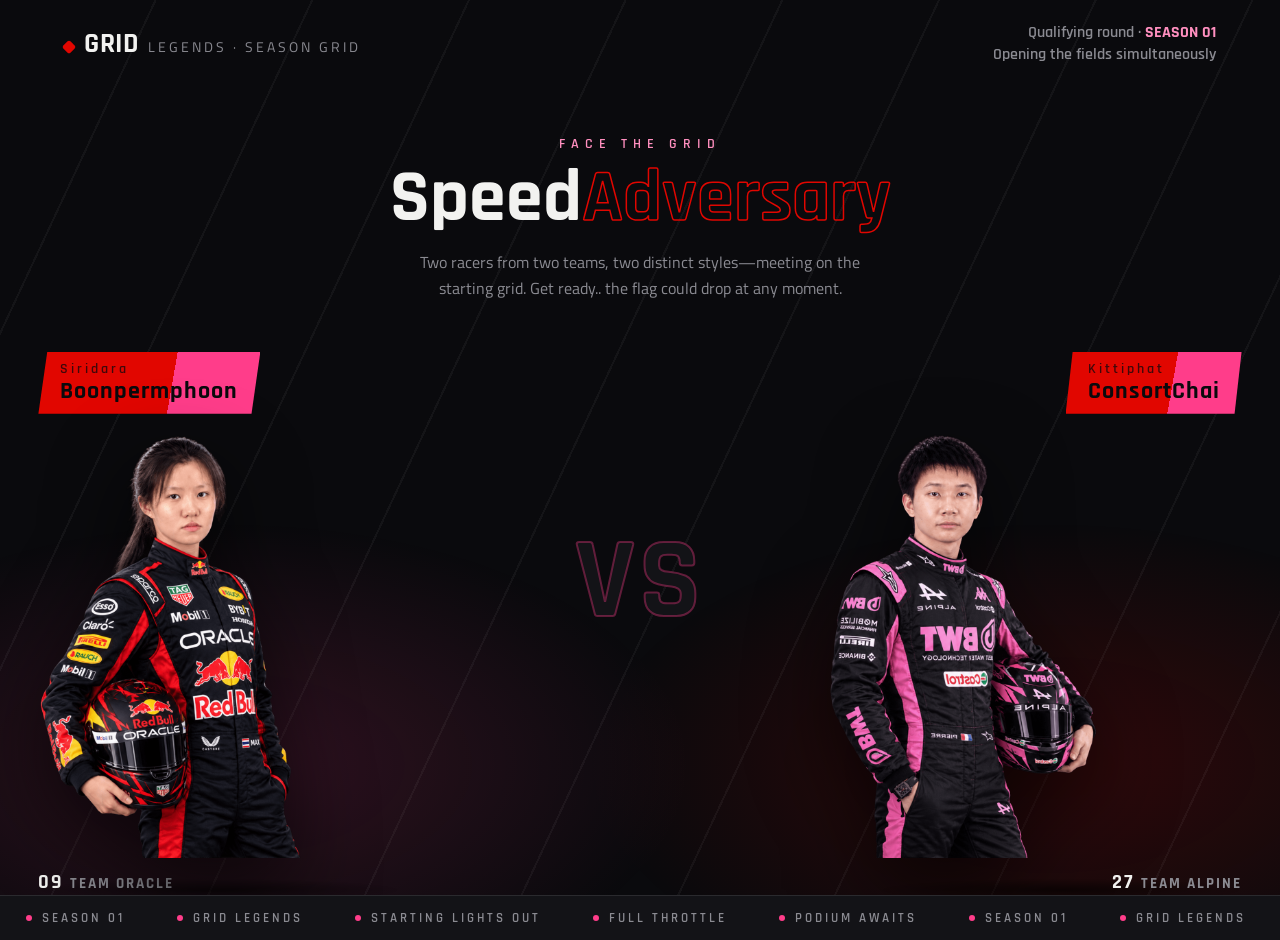
==== index.html @ 88580821 "menu" ====
<!DOCTYPE html>
<html lang="th">
<head>
<meta charset="UTF-8">
<meta name="viewport" content="width=device-width, initial-scale=1.0">
<title>GRID LEGENDS — Race Day</title>
<link rel="preconnect" href="https://fonts.googleapis.com">
<link rel="preconnect" href="https://fonts.gstatic.com" crossorigin>
<link href="https://fonts.googleapis.com/css2?family=Rajdhani:wght@500;600;700&family=Titillium+Web:ital,wght@0,300;0,400;0,600;0,700;1,700&display=swap" rel="stylesheet">
<link rel="stylesheet" href="styles.css">
</head>
<body>

  <div class="bg-glow"></div>
  <div class="bg-stripe"></div>

  <header class="topbar">
    <div class="brand">
      <span class="dot"></span>GRID <span class="sub">LEGENDS · SEASON GRID</span>
    </div>
    <div class="season">Qualifying round · <b>SEASON 01</b><br>Opening the fields simultaneously</div>
  </header>

  <main class="hero">
    <div class="headline">
      <div class="eyebrow">FACE THE GRID</div>
      <h1>Speed<em>Adversary</em></h1>
      <p>Two racers from two teams, two distinct styles—meeting on the starting grid. Get ready.. the flag could drop at any moment.</p>
    </div>

    <div class="hero-mid">
      <div class="vs">VS</div>
      <div class="racers">

        <div class="racer left">
          <div class="nametag">
            <span class="first" id="name1-first">Siridara</span>
            <span class="last" id="name1-last">Boonpermphoon</span>
          </div>
          <img src="racer-female.png" alt="D">
          <div class="racer-ground"></div>
          <div class="bib"><b>09</b>TEAM ORACLE</div>
        </div>

        <div class="racer right">
          <div class="nametag">
            <span class="first" id="name2-first">Kittiphat</span>
            <span class="last" id="name2-last">ConsortChai</span>
          </div>
          <img src="racer-male.png" alt="P">
          <div class="racer-ground"></div>
          <div class="bib"><b>27</b>TEAM ALPINE</div>
        </div>

      </div>
    </div>
  </main>

  <footer class="ticker">
    <div class="ticker-track" id="tickerTrack"></div>
  </footer>

<script src="script.js"></script>
</body>
</html>
---- styles.css ----
:root{
  --black: #0a0a0d;
  --black-2: #131317;
  --panel: #1a1a1f;
  --red: #e10600;
  --red-deep: #9c0700;
  --pink: #ff3d8a;
  --pink-soft: #ff8fbf;
  --white: #f2f2f0;
  --grey: #8b8b92;
  --hair: rgba(242,242,240,0.08);
}

*{ box-sizing: border-box; }
html,body{ margin:0; padding:0; }

body{
  background: var(--black);
  color: var(--white);
  font-family: 'Titillium Web', sans-serif;
  overflow-x: hidden;
  min-height: 100vh;
  position: relative;
}

/* ---------- background texture ---------- */
.bg-stripe{
  position: fixed;
  inset: 0;
  z-index: 0;
  pointer-events: none;
  background:
    repeating-linear-gradient(
      115deg,
      transparent 0px,
      transparent 140px,
      var(--hair) 140px,
      var(--hair) 142px
    );
  opacity: 0.6;
}

.bg-glow{
  position: fixed;
  inset: 0;
  z-index: 0;
  pointer-events: none;
  background:
    radial-gradient(ellipse 60% 45% at 18% 85%, rgba(255,61,138,0.16), transparent 60%),
    radial-gradient(ellipse 60% 45% at 82% 85%, rgba(225,6,0,0.18), transparent 60%);
}

/* ---------- top bar ---------- */
.topbar{
  position: relative;
  z-index: 5;
  display: flex;
  align-items: center;
  justify-content: space-between;
  padding: 22px 5vw 0;
}

.brand{
  display: flex;
  align-items: baseline;
  gap: 10px;
  font-family: 'Rajdhani', sans-serif;
  font-weight: 700;
  font-size: clamp(20px, 2.4vw, 28px);
  letter-spacing: 0.5px;
}
.brand .dot{
  width: 10px; height: 10px;
  background: var(--red);
  border-radius: 2px;
  transform: rotate(45deg);
  display: inline-block;
}
.brand span.sub{
  font-family: 'Titillium Web', sans-serif;
  font-weight: 400;
  font-size: 0.5em;
  color: var(--grey);
  letter-spacing: 3px;
}

.season{
  font-family: 'Rajdhani', sans-serif;
  font-weight: 600;
  font-size: clamp(13px, 1.4vw, 16px);
  color: var(--grey);
  text-align: right;
  line-height: 1.4;
}
.season b{ color: var(--pink-soft); }

/* ---------- hero ---------- */
.hero{
  position: relative;
  z-index: 2;
  min-height: 92vh;
  display: grid;
  grid-template-columns: 1fr;
  align-items: flex-end;
}

.hero-mid{
  position: relative;
  display: flex;
  align-items: flex-end;
  justify-content: center;
  padding-top: 4vh;
}

/* center headline block */
.headline{
  position: relative;
  z-index: 3;
  text-align: center;
  max-width: 640px;
  margin: 6vh auto 0;
  padding: 0 20px;
}
.headline .eyebrow{
  font-family: 'Rajdhani', sans-serif;
  font-weight: 600;
  font-size: 14px;
  letter-spacing: 6px;
  color: var(--pink-soft);
}
.headline h1{
  font-family: 'Rajdhani', sans-serif;
  font-weight: 700;
  font-size: clamp(38px, 6.4vw, 74px);
  line-height: 0.98;
  margin: 10px 0 14px;
  color: var(--white);
}
.headline h1 em{
  font-style: normal;
  color: transparent;
  -webkit-text-stroke: 1.5px var(--red);
}
.headline p{
  color: var(--grey);
  font-size: clamp(14px, 1.5vw, 16px);
  line-height: 1.6;
  margin: 0 auto;
  max-width: 460px;
}

.vs{
  font-family: 'Rajdhani', sans-serif;
  font-weight: 700;
  font-size: clamp(52px, 9vw, 120px);
  color: var(--black-2);
  -webkit-text-stroke: 2px rgba(255,61,138,0.35);
  position: absolute;
  top: 46%;
  left: 50%;
  transform: translate(-50%, -50%);
  z-index: 1;
  user-select: none;
  letter-spacing: 4px;
}

/* ---------- racers ---------- */
.racers{
  position: relative;
  width: 100%;
  display: flex;
  justify-content: space-between;
  align-items: flex-end;
  padding: 0 2vw;
  z-index: 3;
}

.racer{
  position: relative;
  display: flex;
  flex-direction: column;
  align-items: center;
  width: min(38vw, 430px);
}

.racer.left{ align-items: flex-start; margin-left: 1vw; }
.racer.right{ align-items: flex-end; margin-right: 1vw; }

.racer img{
  width: 100%;
  height: auto;
  display: block;
  filter: drop-shadow(0 30px 40px rgba(0,0,0,0.65));
  animation: rise 1.1s cubic-bezier(.2,.8,.2,1) both;
}
.racer.right img{ animation-name: rise-r; animation-delay: .05s; }

.racer-ground{
  position: absolute;
  bottom: -6px;
  width: 84%;
  height: 22px;
  background: radial-gradient(ellipse at center, rgba(0,0,0,0.55), transparent 70%);
  z-index: -1;
}

/* floating name tag */
.nametag{
  position: relative;
  margin-bottom: 14px;
  padding: 8px 22px;
  background: linear-gradient(100deg, var(--red) 0%, var(--red) 60%, var(--pink) 60%, var(--pink) 100%);
  clip-path: polygon(4% 0, 100% 0, 96% 100%, 0% 100%);
  animation: floaty 4.5s ease-in-out infinite, tagIn .8s cubic-bezier(.2,.8,.2,1) both;
  animation-delay: 0s, .5s;
}
.nametag .first{
  display: block;
  font-family: 'Rajdhani', sans-serif;
  font-weight: 600;
  font-size: clamp(12px, 1.1vw, 14px);
  letter-spacing: 3px;
  color: rgba(10,10,13,0.75);
}
.nametag .last{
  display: block;
  font-family: 'Rajdhani', sans-serif;
  font-weight: 700;
  font-size: clamp(18px, 2vw, 24px);
  color: var(--black);
  letter-spacing: 1px;
  margin-top: -2px;
}

.bib{
  font-family: 'Rajdhani', sans-serif;
  font-weight: 700;
  font-size: clamp(13px, 1.3vw, 15px);
  color: var(--grey);
  margin-top: 12px;
  letter-spacing: 2px;
}
.bib b{ color: var(--white); font-size: 1.3em; margin-right: 6px; }

/* ---------- bottom ticker ---------- */
.ticker{
  position: relative;
  z-index: 4;
  border-top: 1px solid rgba(242,242,240,0.1);
  background: var(--black-2);
  overflow: hidden;
  padding: 14px 0;
}
.ticker-track{
  display: flex;
  width: max-content;
  animation: scroll 22s linear infinite;
}
.ticker-track span{
  font-family: 'Rajdhani', sans-serif;
  font-weight: 600;
  letter-spacing: 3px;
  font-size: 13px;
  color: var(--grey);
  padding: 0 26px;
  display: flex;
  align-items: center;
  gap: 10px;
  white-space: nowrap;
}
.ticker-track span::before{
  content: '';
  width: 6px; height: 6px;
  background: var(--pink);
  border-radius: 50%;
  display: inline-block;
}

/* ---------- animations ---------- */
@keyframes rise{
  from{ opacity: 0; transform: translateY(60px); }
  to{ opacity: 1; transform: translateY(0); }
}
@keyframes rise-r{
  from{ opacity: 0; transform: translateY(60px) scaleX(-1); }
  to{ opacity: 1; transform: translateY(0) scaleX(-1); }
}
.racer.right img{ transform: scaleX(-1); }

@keyframes tagIn{
  from{ opacity: 0; transform: translateY(-14px); }
  to{ opacity: 1; transform: translateY(0); }
}
@keyframes floaty{
  0%, 100%{ transform: translateY(0); }
  50%{ transform: translateY(-8px); }
}
@keyframes scroll{
  from{ transform: translateX(0); }
  to{ transform: translateX(-50%); }
}

@media (prefers-reduced-motion: reduce){
  .racer img, .nametag{ animation: none !important; }
  .ticker-track{ animation: none !important; }
}

/* ---------- responsive ---------- */
@media (max-width: 760px){
  .vs{ display: none; }
  .racers{ padding: 0 3vw; }
  .racer{ width: 46vw; }
  .headline{ margin-top: 3vh; }
  .season{ display:none; }
}
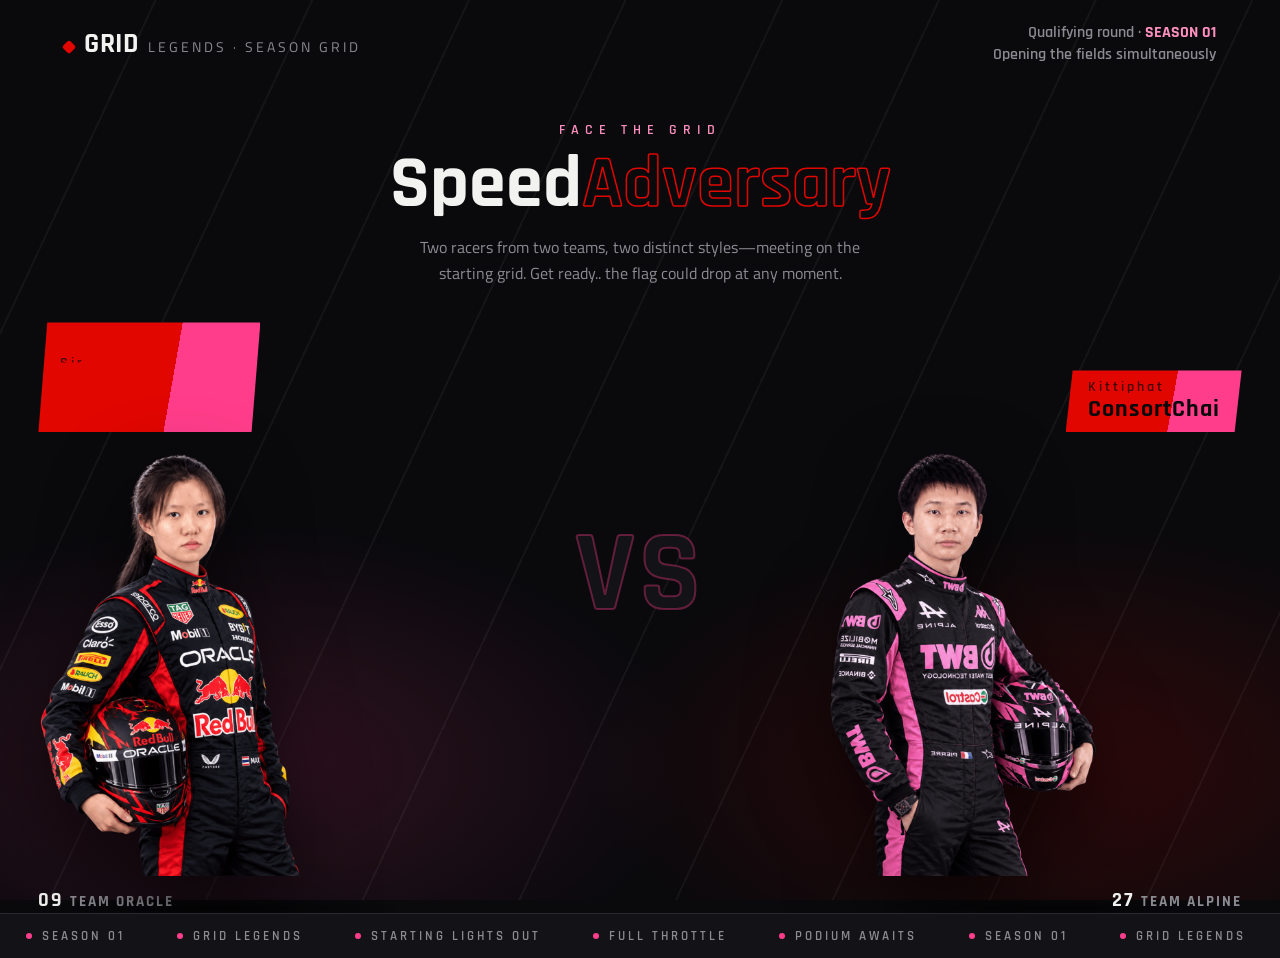
==== commit a0347e58: "Update index.html" ====
--- a/index.html
+++ b/index.html
@@ -34,8 +34,10 @@
 
         <div class="racer left">
           <div class="nametag">
-            <span class="first" id="name1-first">Siridara</span>
-            <span class="last" id="name1-last">Boonpermphoon</span>
+            <a class="nametag nametag-link" href="person1.html" aria-label="ดูข้อมูลส่วนตัวของ ณิชา วรรณสุข">
+              <span class="first" id="name1-first">Siridara</span>
+              <span class="last" id="name1-last">Boonpermphoon</span>
+            </a>
           </div>
           <img src="racer-female.png" alt="D">
           <div class="racer-ground"></div>
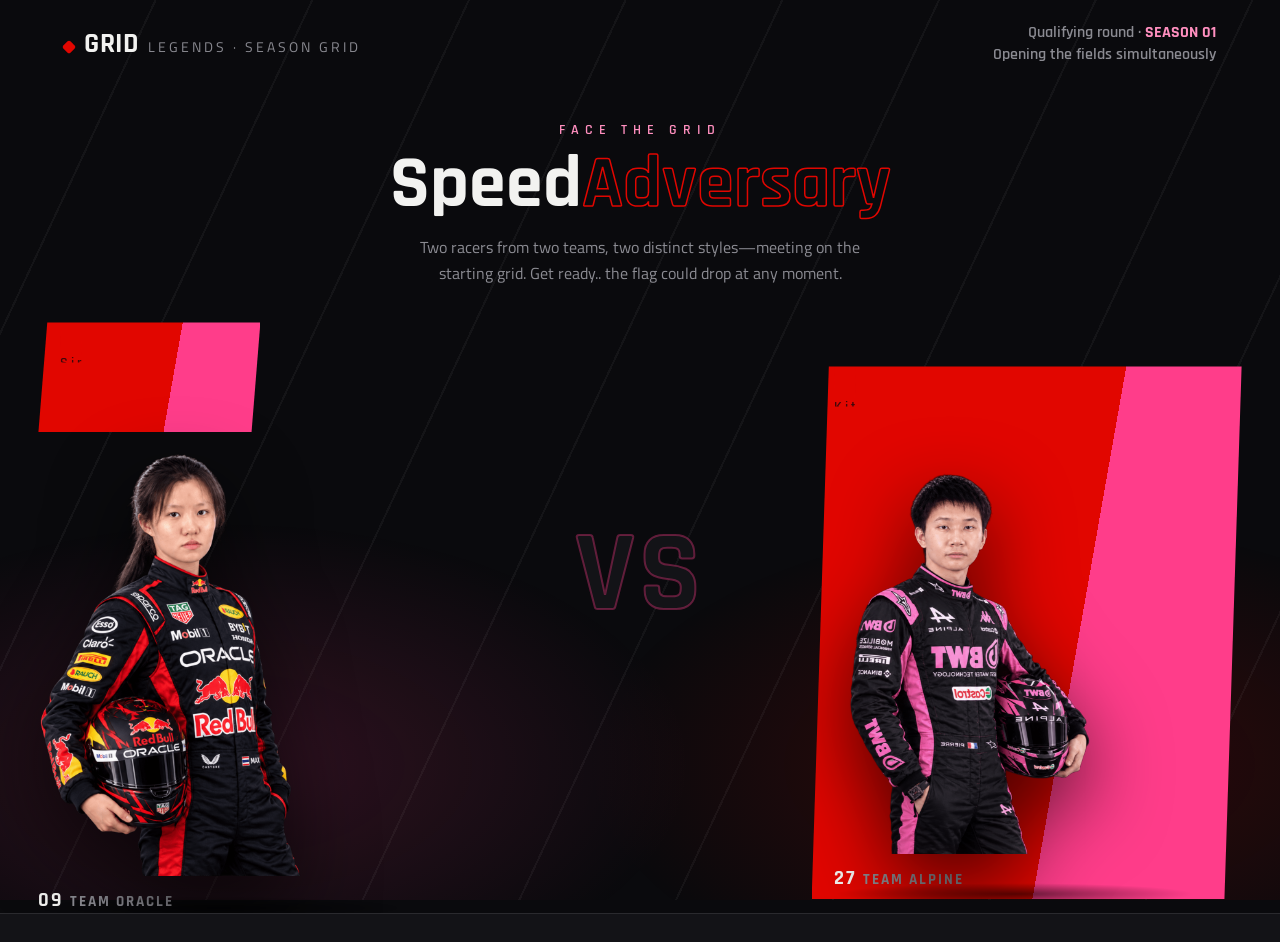
==== commit ff4d51d3: "แก้ไขindex" ====
--- a/index.html
+++ b/index.html
@@ -34,7 +34,7 @@
 
         <div class="racer left">
           <div class="nametag">
-            <a class="nametag nametag-link" href="person1.html" aria-label="ดูข้อมูลส่วนตัวของ ณิชา วรรณสุข">
+            <a class="nametag nametag-link" href="person2.html" aria-label="ดูข้อมูลส่วนตัวของ ณิชา วรรณสุข">
               <span class="first" id="name1-first">Siridara</span>
               <span class="last" id="name1-last">Boonpermphoon</span>
             </a>
@@ -46,8 +46,10 @@
 
         <div class="racer right">
           <div class="nametag">
-            <span class="first" id="name2-first">Kittiphat</span>
-            <span class="last" id="name2-last">ConsortChai</span>
+          <a class="nametag nametag-link" href="person1.html" aria-label="ดูข้อมูลส่วนตัวของ กิตติพัฒน์ ไชยเฟย">
+              <span class="first" id="name1-first">Kittiphat</span>
+              <span class="last" id="name1-last">Chaifei</span>
+            </a
           </div>
           <img src="racer-male.png" alt="P">
           <div class="racer-ground"></div>
